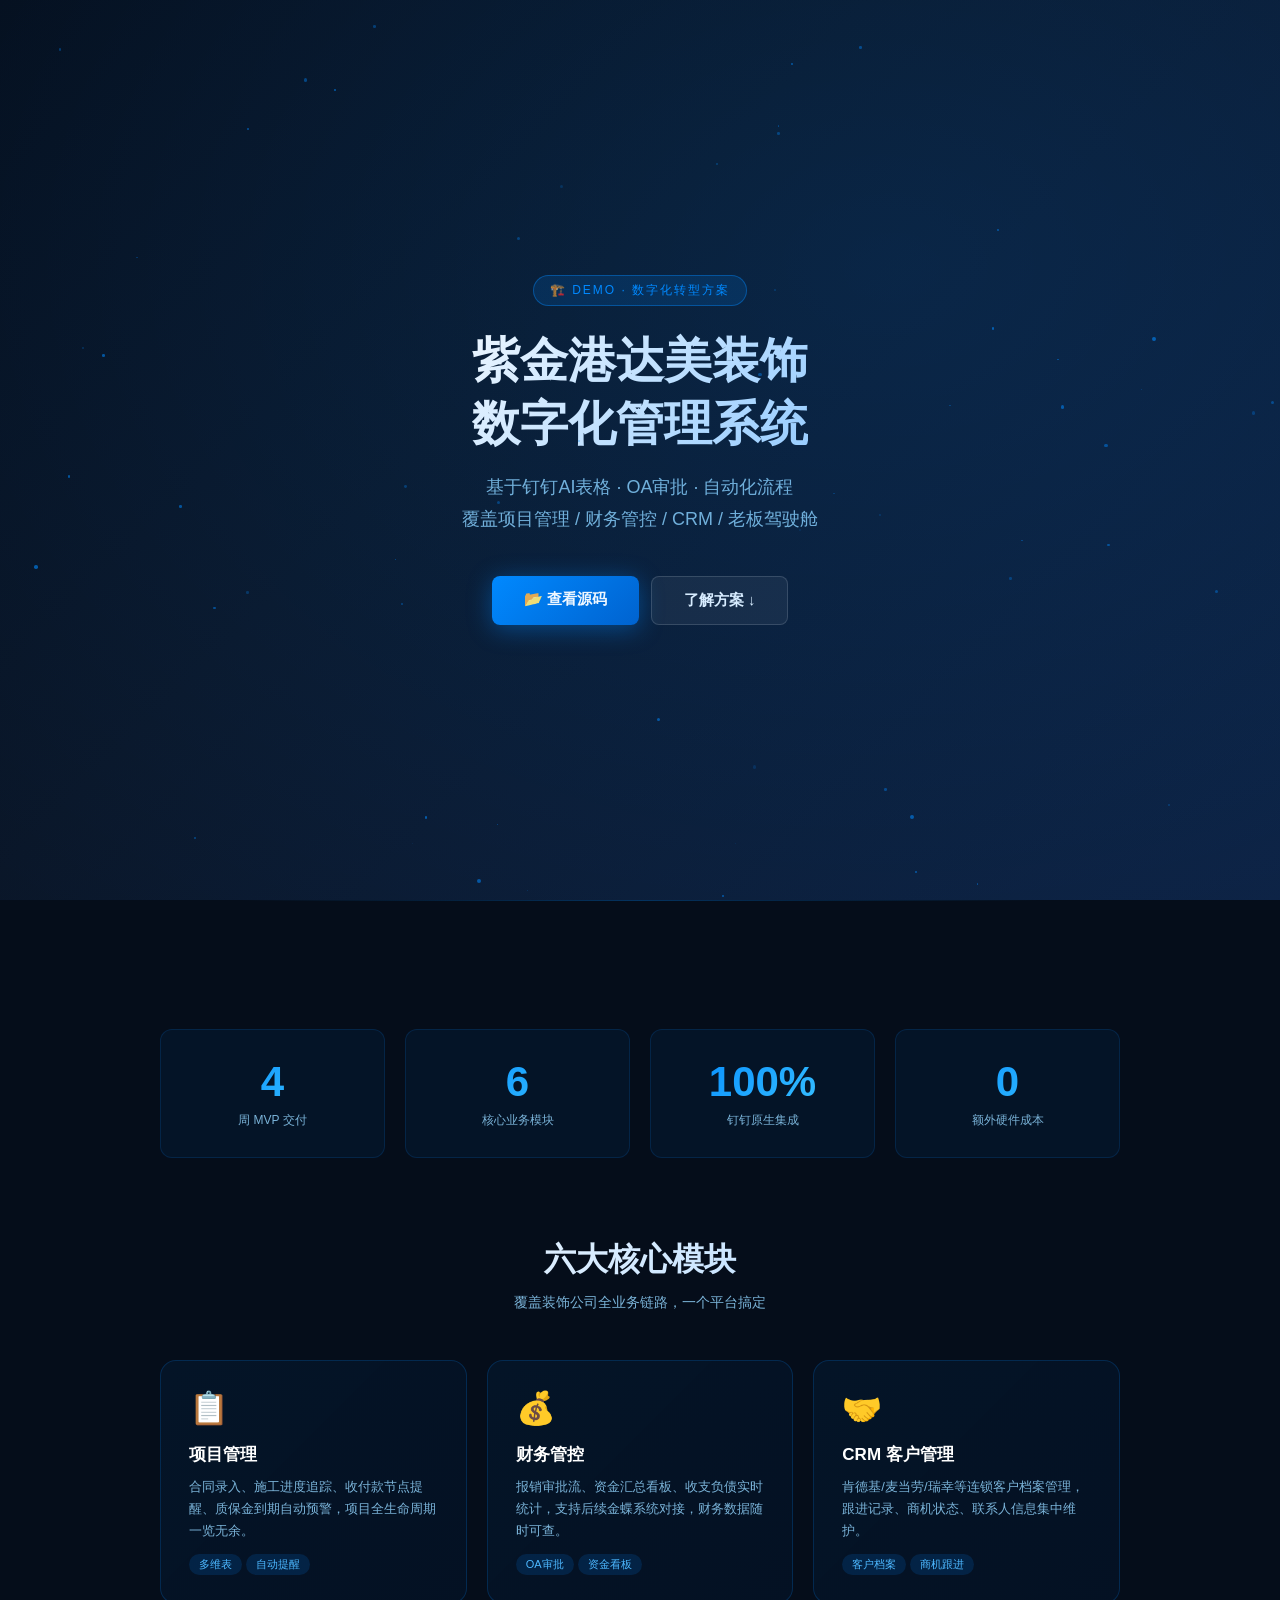
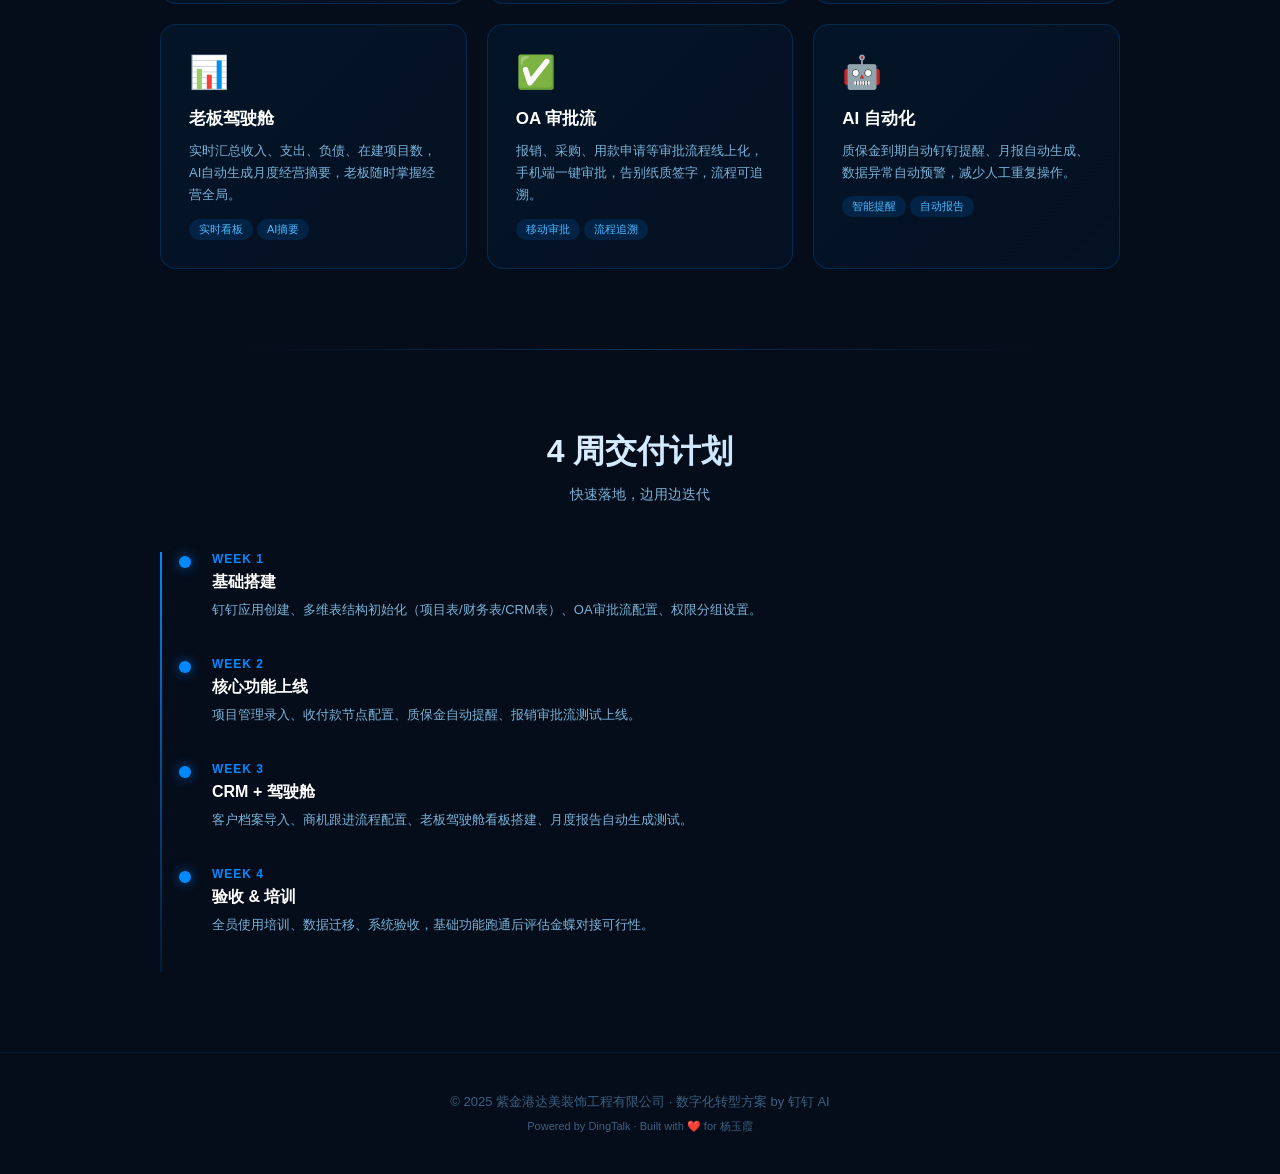
==== index.html @ 42b2d3bc "feat: 添加GitHub Pages演示展示页" ====
<!DOCTYPE html>
<html lang="zh-CN">
<head>
<meta charset="UTF-8">
<meta name="viewport" content="width=device-width, initial-scale=1.0">
<title>紫金港达美装饰 · 数字化管理系统 Demo</title>
<style>
  *{margin:0;padding:0;box-sizing:border-box}
  body{font-family:-apple-system,BlinkMacSystemFont,'PingFang SC','Helvetica Neue',sans-serif;background:#050d1a;color:#e8f4ff;overflow-x:hidden}
  .hero{min-height:100vh;background:linear-gradient(135deg,#050d1a 0%,#0a1628 40%,#0d2040 100%);display:flex;flex-direction:column;align-items:center;justify-content:center;padding:40px 20px;position:relative;overflow:hidden}
  .hero::before{content:'';position:absolute;top:-50%;left:-50%;width:200%;height:200%;background:radial-gradient(ellipse at 60% 40%,rgba(0,137,255,0.12) 0%,transparent 60%);pointer-events:none}
  .badge{display:inline-block;background:rgba(0,137,255,0.15);border:1px solid rgba(0,137,255,0.4);color:#0089ff;padding:6px 16px;border-radius:20px;font-size:12px;letter-spacing:2px;margin-bottom:24px}
  .hero h1{font-size:clamp(24px,6vw,48px);font-weight:700;text-align:center;line-height:1.3;margin-bottom:16px;background:linear-gradient(135deg,#ffffff 0%,#a8d4ff 100%);-webkit-background-clip:text;-webkit-text-fill-color:transparent}
  .hero p{font-size:clamp(14px,3vw,18px);color:#7ab3d8;text-align:center;max-width:600px;line-height:1.8;margin-bottom:40px}
  .cta-group{display:flex;gap:12px;flex-wrap:wrap;justify-content:center}
  .btn{padding:14px 32px;border-radius:8px;font-size:15px;font-weight:600;text-decoration:none;transition:all .3s}
  .btn-primary{background:linear-gradient(135deg,#0089ff,#0060cc);color:#fff;box-shadow:0 4px 24px rgba(0,137,255,0.4)}
  .btn-secondary{background:rgba(255,255,255,0.06);border:1px solid rgba(255,255,255,0.15);color:#e8f4ff}
  .dots{position:absolute;width:100%;height:100%;top:0;left:0;pointer-events:none;overflow:hidden}
  .dot{position:absolute;width:2px;height:2px;background:#0089ff;border-radius:50%;opacity:0.4}
  .section{padding:80px 20px;max-width:1000px;margin:0 auto}
  .section-title{font-size:clamp(20px,4vw,32px);font-weight:700;text-align:center;margin-bottom:12px;background:linear-gradient(135deg,#fff,#a8d4ff);-webkit-background-clip:text;-webkit-text-fill-color:transparent}
  .section-sub{text-align:center;color:#7ab3d8;font-size:14px;margin-bottom:48px}
  .cards{display:grid;grid-template-columns:repeat(auto-fit,minmax(260px,1fr));gap:20px}
  .card{background:linear-gradient(135deg,rgba(0,137,255,0.06),rgba(0,60,120,0.1));border:1px solid rgba(0,137,255,0.2);border-radius:16px;padding:28px;transition:all .3s}
  .card:hover{border-color:rgba(0,137,255,0.5);transform:translateY(-4px);box-shadow:0 12px 40px rgba(0,137,255,0.15)}
  .card-icon{font-size:32px;margin-bottom:16px}
  .card h3{font-size:17px;font-weight:600;margin-bottom:10px;color:#fff}
  .card p{font-size:13px;color:#7ab3d8;line-height:1.7}
  .tag{display:inline-block;background:rgba(0,137,255,0.15);color:#4db8ff;font-size:11px;padding:3px 10px;border-radius:12px;margin-top:12px;margin-right:4px}
  .timeline{position:relative;padding-left:24px}
  .timeline::before{content:'';position:absolute;left:0;top:0;bottom:0;width:2px;background:linear-gradient(to bottom,#0089ff,rgba(0,137,255,0.1))}
  .tl-item{position:relative;padding:0 0 36px 28px}
  .tl-item::before{content:'';position:absolute;left:-5px;top:4px;width:12px;height:12px;border-radius:50%;background:#0089ff;box-shadow:0 0 12px rgba(0,137,255,0.6)}
  .tl-week{font-size:12px;color:#0089ff;font-weight:600;letter-spacing:1px;margin-bottom:6px}
  .tl-title{font-size:16px;font-weight:600;color:#fff;margin-bottom:6px}
  .tl-desc{font-size:13px;color:#7ab3d8;line-height:1.7}
  .stats{display:grid;grid-template-columns:repeat(auto-fit,minmax(160px,1fr));gap:20px;margin-top:48px}
  .stat{text-align:center;padding:28px 20px;background:rgba(0,137,255,0.06);border:1px solid rgba(0,137,255,0.15);border-radius:12px}
  .stat-num{font-size:clamp(28px,5vw,42px);font-weight:700;background:linear-gradient(135deg,#0089ff,#40c8ff);-webkit-background-clip:text;-webkit-text-fill-color:transparent}
  .stat-label{font-size:12px;color:#7ab3d8;margin-top:6px}
  footer{text-align:center;padding:40px 20px;color:#3a6080;font-size:13px;border-top:1px solid rgba(0,137,255,0.1)}
  .divider{height:1px;background:linear-gradient(to right,transparent,rgba(0,137,255,0.3),transparent);margin:0 auto;max-width:800px}
</style>
</head>
<body>

<!-- Hero -->
<section class="hero">
  <div class="dots" id="dots"></div>
  <div class="badge">🏗️ DEMO · 数字化转型方案</div>
  <h1>紫金港达美装饰<br>数字化管理系统</h1>
  <p>基于钉钉AI表格 · OA审批 · 自动化流程<br>覆盖项目管理 / 财务管控 / CRM / 老板驾驶舱</p>
  <div class="cta-group">
    <a href="https://github.com/axiao-lucius/zjg-dingding-demo" class="btn btn-primary" target="_blank">📂 查看源码</a>
    <a href="#features" class="btn btn-secondary">了解方案 ↓</a>
  </div>
</section>

<div class="divider"></div>

<!-- Stats -->
<div class="section" style="padding-bottom:0">
  <div class="stats">
    <div class="stat"><div class="stat-num">4</div><div class="stat-label">周 MVP 交付</div></div>
    <div class="stat"><div class="stat-num">6</div><div class="stat-label">核心业务模块</div></div>
    <div class="stat"><div class="stat-num">100%</div><div class="stat-label">钉钉原生集成</div></div>
    <div class="stat"><div class="stat-num">0</div><div class="stat-label">额外硬件成本</div></div>
  </div>
</div>

<!-- Features -->
<section class="section" id="features">
  <div class="section-title">六大核心模块</div>
  <div class="section-sub">覆盖装饰公司全业务链路，一个平台搞定</div>
  <div class="cards">
    <div class="card">
      <div class="card-icon">📋</div>
      <h3>项目管理</h3>
      <p>合同录入、施工进度追踪、收付款节点提醒、质保金到期自动预警，项目全生命周期一览无余。</p>
      <span class="tag">多维表</span><span class="tag">自动提醒</span>
    </div>
    <div class="card">
      <div class="card-icon">💰</div>
      <h3>财务管控</h3>
      <p>报销审批流、资金汇总看板、收支负债实时统计，支持后续金蝶系统对接，财务数据随时可查。</p>
      <span class="tag">OA审批</span><span class="tag">资金看板</span>
    </div>
    <div class="card">
      <div class="card-icon">🤝</div>
      <h3>CRM 客户管理</h3>
      <p>肯德基/麦当劳/瑞幸等连锁客户档案管理，跟进记录、商机状态、联系人信息集中维护。</p>
      <span class="tag">客户档案</span><span class="tag">商机跟进</span>
    </div>
    <div class="card">
      <div class="card-icon">📊</div>
      <h3>老板驾驶舱</h3>
      <p>实时汇总收入、支出、负债、在建项目数，AI自动生成月度经营摘要，老板随时掌握经营全局。</p>
      <span class="tag">实时看板</span><span class="tag">AI摘要</span>
    </div>
    <div class="card">
      <div class="card-icon">✅</div>
      <h3>OA 审批流</h3>
      <p>报销、采购、用款申请等审批流程线上化，手机端一键审批，告别纸质签字，流程可追溯。</p>
      <span class="tag">移动审批</span><span class="tag">流程追溯</span>
    </div>
    <div class="card">
      <div class="card-icon">🤖</div>
      <h3>AI 自动化</h3>
      <p>质保金到期自动钉钉提醒、月报自动生成、数据异常自动预警，减少人工重复操作。</p>
      <span class="tag">智能提醒</span><span class="tag">自动报告</span>
    </div>
  </div>
</section>

<div class="divider"></div>

<!-- Timeline -->
<section class="section">
  <div class="section-title">4 周交付计划</div>
  <div class="section-sub">快速落地，边用边迭代</div>
  <div class="timeline">
    <div class="tl-item">
      <div class="tl-week">WEEK 1</div>
      <div class="tl-title">基础搭建</div>
      <div class="tl-desc">钉钉应用创建、多维表结构初始化（项目表/财务表/CRM表）、OA审批流配置、权限分组设置。</div>
    </div>
    <div class="tl-item">
      <div class="tl-week">WEEK 2</div>
      <div class="tl-title">核心功能上线</div>
      <div class="tl-desc">项目管理录入、收付款节点配置、质保金自动提醒、报销审批流测试上线。</div>
    </div>
    <div class="tl-item">
      <div class="tl-week">WEEK 3</div>
      <div class="tl-title">CRM + 驾驶舱</div>
      <div class="tl-desc">客户档案导入、商机跟进流程配置、老板驾驶舱看板搭建、月度报告自动生成测试。</div>
    </div>
    <div class="tl-item">
      <div class="tl-week">WEEK 4</div>
      <div class="tl-title">验收 & 培训</div>
      <div class="tl-desc">全员使用培训、数据迁移、系统验收，基础功能跑通后评估金蝶对接可行性。</div>
    </div>
  </div>
</section>

<footer>
  <p>© 2025 紫金港达美装饰工程有限公司 · 数字化转型方案 by 钉钉 AI</p>
  <p style="margin-top:8px;font-size:11px">Powered by DingTalk · Built with ❤️ for 杨玉霞</p>
</footer>

<script>
  // 生成背景粒子点
  const dots = document.getElementById('dots');
  for(let i=0;i<60;i++){
    const d = document.createElement('div');
    d.className='dot';
    d.style.left=Math.random()*100+'%';
    d.style.top=Math.random()*100+'%';
    d.style.opacity=Math.random()*0.5+0.1;
    d.style.width=d.style.height=(Math.random()*3+1)+'px';
    dots.appendChild(d);
  }
</script>
</body>
</html>
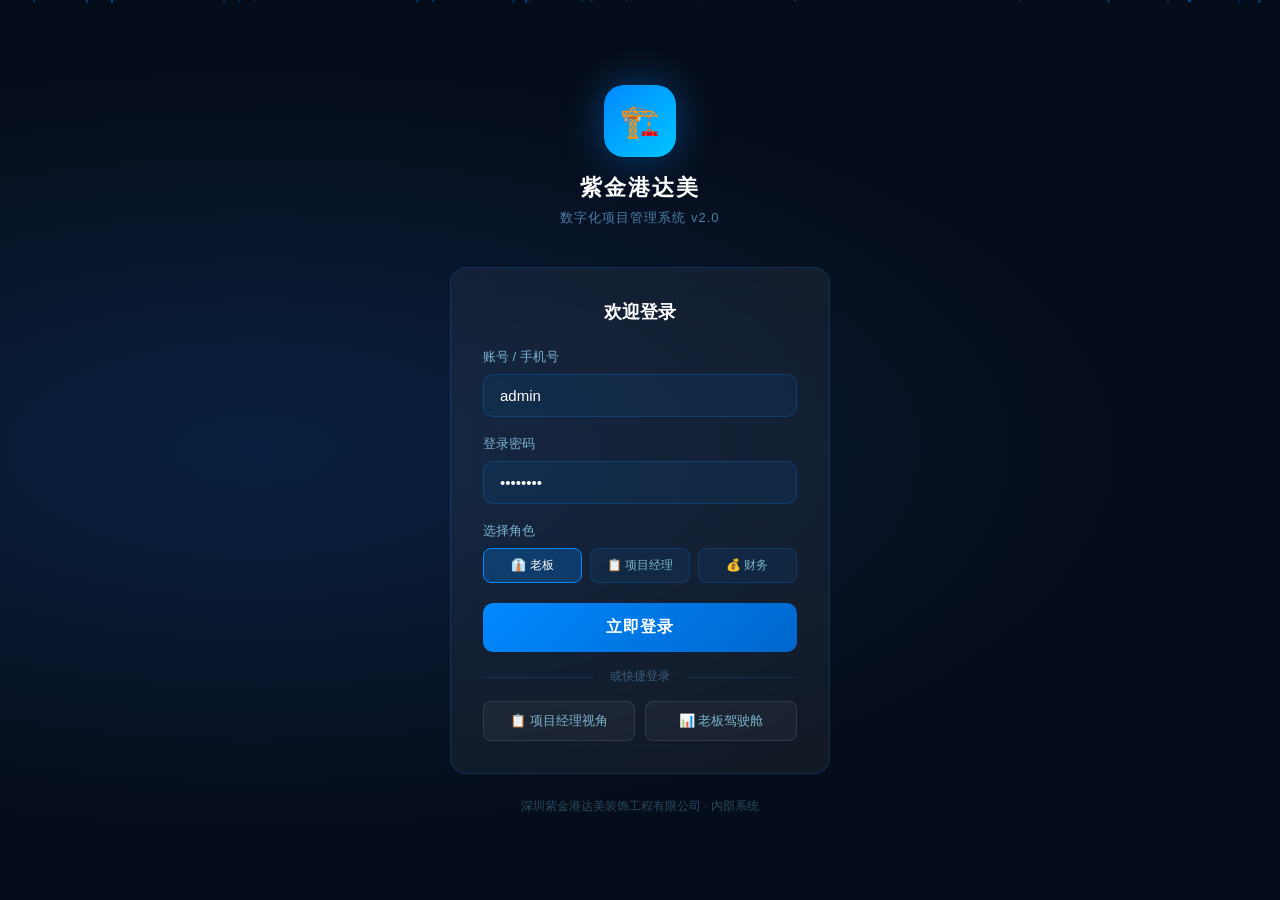
==== commit f4902248: "feat: 完整高保真产品演示Demo - 登录/工作台/项目管理/财务/OA审批/CRM/老板驾驶舱/AI助手" ====
--- a/index.html
+++ b/index.html
@@ -3,163 +3,84 @@
 <head>
 <meta charset="UTF-8">
 <meta name="viewport" content="width=device-width, initial-scale=1.0">
-<title>紫金港达美装饰 · 数字化管理系统 Demo</title>
+<title>紫金港达美 · 数字化管理系统</title>
 <style>
-  *{margin:0;padding:0;box-sizing:border-box}
-  body{font-family:-apple-system,BlinkMacSystemFont,'PingFang SC','Helvetica Neue',sans-serif;background:#050d1a;color:#e8f4ff;overflow-x:hidden}
-  .hero{min-height:100vh;background:linear-gradient(135deg,#050d1a 0%,#0a1628 40%,#0d2040 100%);display:flex;flex-direction:column;align-items:center;justify-content:center;padding:40px 20px;position:relative;overflow:hidden}
-  .hero::before{content:'';position:absolute;top:-50%;left:-50%;width:200%;height:200%;background:radial-gradient(ellipse at 60% 40%,rgba(0,137,255,0.12) 0%,transparent 60%);pointer-events:none}
-  .badge{display:inline-block;background:rgba(0,137,255,0.15);border:1px solid rgba(0,137,255,0.4);color:#0089ff;padding:6px 16px;border-radius:20px;font-size:12px;letter-spacing:2px;margin-bottom:24px}
-  .hero h1{font-size:clamp(24px,6vw,48px);font-weight:700;text-align:center;line-height:1.3;margin-bottom:16px;background:linear-gradient(135deg,#ffffff 0%,#a8d4ff 100%);-webkit-background-clip:text;-webkit-text-fill-color:transparent}
-  .hero p{font-size:clamp(14px,3vw,18px);color:#7ab3d8;text-align:center;max-width:600px;line-height:1.8;margin-bottom:40px}
-  .cta-group{display:flex;gap:12px;flex-wrap:wrap;justify-content:center}
-  .btn{padding:14px 32px;border-radius:8px;font-size:15px;font-weight:600;text-decoration:none;transition:all .3s}
-  .btn-primary{background:linear-gradient(135deg,#0089ff,#0060cc);color:#fff;box-shadow:0 4px 24px rgba(0,137,255,0.4)}
-  .btn-secondary{background:rgba(255,255,255,0.06);border:1px solid rgba(255,255,255,0.15);color:#e8f4ff}
-  .dots{position:absolute;width:100%;height:100%;top:0;left:0;pointer-events:none;overflow:hidden}
-  .dot{position:absolute;width:2px;height:2px;background:#0089ff;border-radius:50%;opacity:0.4}
-  .section{padding:80px 20px;max-width:1000px;margin:0 auto}
-  .section-title{font-size:clamp(20px,4vw,32px);font-weight:700;text-align:center;margin-bottom:12px;background:linear-gradient(135deg,#fff,#a8d4ff);-webkit-background-clip:text;-webkit-text-fill-color:transparent}
-  .section-sub{text-align:center;color:#7ab3d8;font-size:14px;margin-bottom:48px}
-  .cards{display:grid;grid-template-columns:repeat(auto-fit,minmax(260px,1fr));gap:20px}
-  .card{background:linear-gradient(135deg,rgba(0,137,255,0.06),rgba(0,60,120,0.1));border:1px solid rgba(0,137,255,0.2);border-radius:16px;padding:28px;transition:all .3s}
-  .card:hover{border-color:rgba(0,137,255,0.5);transform:translateY(-4px);box-shadow:0 12px 40px rgba(0,137,255,0.15)}
-  .card-icon{font-size:32px;margin-bottom:16px}
-  .card h3{font-size:17px;font-weight:600;margin-bottom:10px;color:#fff}
-  .card p{font-size:13px;color:#7ab3d8;line-height:1.7}
-  .tag{display:inline-block;background:rgba(0,137,255,0.15);color:#4db8ff;font-size:11px;padding:3px 10px;border-radius:12px;margin-top:12px;margin-right:4px}
-  .timeline{position:relative;padding-left:24px}
-  .timeline::before{content:'';position:absolute;left:0;top:0;bottom:0;width:2px;background:linear-gradient(to bottom,#0089ff,rgba(0,137,255,0.1))}
-  .tl-item{position:relative;padding:0 0 36px 28px}
-  .tl-item::before{content:'';position:absolute;left:-5px;top:4px;width:12px;height:12px;border-radius:50%;background:#0089ff;box-shadow:0 0 12px rgba(0,137,255,0.6)}
-  .tl-week{font-size:12px;color:#0089ff;font-weight:600;letter-spacing:1px;margin-bottom:6px}
-  .tl-title{font-size:16px;font-weight:600;color:#fff;margin-bottom:6px}
-  .tl-desc{font-size:13px;color:#7ab3d8;line-height:1.7}
-  .stats{display:grid;grid-template-columns:repeat(auto-fit,minmax(160px,1fr));gap:20px;margin-top:48px}
-  .stat{text-align:center;padding:28px 20px;background:rgba(0,137,255,0.06);border:1px solid rgba(0,137,255,0.15);border-radius:12px}
-  .stat-num{font-size:clamp(28px,5vw,42px);font-weight:700;background:linear-gradient(135deg,#0089ff,#40c8ff);-webkit-background-clip:text;-webkit-text-fill-color:transparent}
-  .stat-label{font-size:12px;color:#7ab3d8;margin-top:6px}
-  footer{text-align:center;padding:40px 20px;color:#3a6080;font-size:13px;border-top:1px solid rgba(0,137,255,0.1)}
-  .divider{height:1px;background:linear-gradient(to right,transparent,rgba(0,137,255,0.3),transparent);margin:0 auto;max-width:800px}
+*{margin:0;padding:0;box-sizing:border-box}
+body{font-family:'PingFang SC','Microsoft YaHei',sans-serif;background:#060d1a;min-height:100vh;display:flex;align-items:center;justify-content:center;overflow:hidden}
+.bg{position:fixed;inset:0;background:radial-gradient(ellipse at 20% 50%,#0a2040 0%,#060d1a 60%),radial-gradient(ellipse at 80% 20%,#001a35 0%,transparent 50%);z-index:0}
+.particles{position:fixed;inset:0;z-index:1;pointer-events:none}
+.particle{position:absolute;width:2px;height:2px;background:#0089ff;border-radius:50%;opacity:.4;animation:float linear infinite}
+@keyframes float{0%{transform:translateY(100vh) translateX(0);opacity:0}10%{opacity:.4}90%{opacity:.4}100%{transform:translateY(-100px) translateX(40px);opacity:0}}
+.container{position:relative;z-index:10;width:100%;max-width:420px;padding:20px}
+.logo-area{text-align:center;margin-bottom:40px}
+.logo-icon{width:72px;height:72px;background:linear-gradient(135deg,#0089ff,#00c6ff);border-radius:20px;margin:0 auto 16px;display:flex;align-items:center;justify-content:center;font-size:32px;box-shadow:0 0 40px rgba(0,137,255,.4)}
+.logo-title{font-size:22px;font-weight:700;color:#fff;letter-spacing:2px}
+.logo-sub{font-size:13px;color:#4a7fa5;margin-top:6px;letter-spacing:1px}
+.card{background:rgba(255,255,255,.05);border:1px solid rgba(0,137,255,.2);border-radius:16px;padding:32px;backdrop-filter:blur(20px)}
+.card-title{font-size:18px;color:#fff;font-weight:600;margin-bottom:24px;text-align:center}
+.form-group{margin-bottom:18px}
+.form-label{font-size:13px;color:#7ab3cc;margin-bottom:8px;display:block}
+.form-input{width:100%;background:rgba(0,137,255,.08);border:1px solid rgba(0,137,255,.25);border-radius:10px;padding:12px 16px;color:#fff;font-size:15px;outline:none;transition:.3s}
+.form-input:focus{border-color:#0089ff;background:rgba(0,137,255,.15);box-shadow:0 0 0 3px rgba(0,137,255,.1)}
+.form-input::placeholder{color:#3a6080}
+.roles{display:grid;grid-template-columns:1fr 1fr 1fr;gap:8px;margin-bottom:20px}
+.role-btn{background:rgba(0,137,255,.08);border:1px solid rgba(0,137,255,.2);border-radius:8px;padding:8px;text-align:center;cursor:pointer;transition:.3s;color:#7ab3cc;font-size:12px}
+.role-btn.active,.role-btn:hover{background:rgba(0,137,255,.25);border-color:#0089ff;color:#fff}
+.login-btn{width:100%;background:linear-gradient(135deg,#0089ff,#0066cc);border:none;border-radius:10px;padding:14px;color:#fff;font-size:16px;font-weight:600;cursor:pointer;transition:.3s;letter-spacing:1px}
+.login-btn:hover{transform:translateY(-2px);box-shadow:0 8px 25px rgba(0,137,255,.4)}
+.divider{text-align:center;color:#3a6080;font-size:12px;margin:16px 0;position:relative}
+.divider::before,.divider::after{content:'';position:absolute;top:50%;width:35%;height:1px;background:rgba(0,137,255,.2)}
+.divider::before{left:0}.divider::after{right:0}
+.quick-login{display:grid;grid-template-columns:1fr 1fr;gap:10px}
+.quick-btn{background:rgba(255,255,255,.04);border:1px solid rgba(255,255,255,.1);border-radius:8px;padding:10px;text-align:center;cursor:pointer;color:#7ab3cc;font-size:13px;transition:.3s}
+.quick-btn:hover{border-color:rgba(0,137,255,.4);color:#fff}
+.footer{text-align:center;margin-top:24px;color:#2a4a60;font-size:12px}
+.glow-line{height:1px;background:linear-gradient(90deg,transparent,#0089ff,transparent);margin:20px 0;opacity:.5}
 </style>
 </head>
 <body>
-
-<!-- Hero -->
-<section class="hero">
-  <div class="dots" id="dots"></div>
-  <div class="badge">🏗️ DEMO · 数字化转型方案</div>
-  <h1>紫金港达美装饰<br>数字化管理系统</h1>
-  <p>基于钉钉AI表格 · OA审批 · 自动化流程<br>覆盖项目管理 / 财务管控 / CRM / 老板驾驶舱</p>
-  <div class="cta-group">
-    <a href="https://github.com/axiao-lucius/zjg-dingding-demo" class="btn btn-primary" target="_blank">📂 查看源码</a>
-    <a href="#features" class="btn btn-secondary">了解方案 ↓</a>
+<div class="bg"></div>
+<div class="particles" id="particles"></div>
+<div class="container">
+  <div class="logo-area">
+    <div class="logo-icon">🏗️</div>
+    <div class="logo-title">紫金港达美</div>
+    <div class="logo-sub">数字化项目管理系统 v2.0</div>
   </div>
-</section>
-
-<div class="divider"></div>
-
-<!-- Stats -->
-<div class="section" style="padding-bottom:0">
-  <div class="stats">
-    <div class="stat"><div class="stat-num">4</div><div class="stat-label">周 MVP 交付</div></div>
-    <div class="stat"><div class="stat-num">6</div><div class="stat-label">核心业务模块</div></div>
-    <div class="stat"><div class="stat-num">100%</div><div class="stat-label">钉钉原生集成</div></div>
-    <div class="stat"><div class="stat-num">0</div><div class="stat-label">额外硬件成本</div></div>
-  </div>
-</div>
-
-<!-- Features -->
-<section class="section" id="features">
-  <div class="section-title">六大核心模块</div>
-  <div class="section-sub">覆盖装饰公司全业务链路，一个平台搞定</div>
-  <div class="cards">
-    <div class="card">
-      <div class="card-icon">📋</div>
-      <h3>项目管理</h3>
-      <p>合同录入、施工进度追踪、收付款节点提醒、质保金到期自动预警，项目全生命周期一览无余。</p>
-      <span class="tag">多维表</span><span class="tag">自动提醒</span>
+  <div class="card">
+    <div class="card-title">欢迎登录</div>
+    <div class="form-group">
+      <label class="form-label">账号 / 手机号</label>
+      <input class="form-input" type="text" placeholder="请输入账号" id="username" value="admin">
     </div>
-    <div class="card">
-      <div class="card-icon">💰</div>
-      <h3>财务管控</h3>
-      <p>报销审批流、资金汇总看板、收支负债实时统计，支持后续金蝶系统对接，财务数据随时可查。</p>
-      <span class="tag">OA审批</span><span class="tag">资金看板</span>
+    <div class="form-group">
+      <label class="form-label">登录密码</label>
+      <input class="form-input" type="password" placeholder="请输入密码" id="password" value="••••••••">
     </div>
-    <div class="card">
-      <div class="card-icon">🤝</div>
-      <h3>CRM 客户管理</h3>
-      <p>肯德基/麦当劳/瑞幸等连锁客户档案管理，跟进记录、商机状态、联系人信息集中维护。</p>
-      <span class="tag">客户档案</span><span class="tag">商机跟进</span>
+    <div class="form-group">
+      <label class="form-label">选择角色</label>
+      <div class="roles">
+        <div class="role-btn active" onclick="selectRole(this,'boss')">👔 老板</div>
+        <div class="role-btn" onclick="selectRole(this,'pm')">📋 项目经理</div>
+        <div class="role-btn" onclick="selectRole(this,'finance')">💰 财务</div>
+      </div>
     </div>
-    <div class="card">
-      <div class="card-icon">📊</div>
-      <h3>老板驾驶舱</h3>
-      <p>实时汇总收入、支出、负债、在建项目数，AI自动生成月度经营摘要，老板随时掌握经营全局。</p>
-      <span class="tag">实时看板</span><span class="tag">AI摘要</span>
-    </div>
-    <div class="card">
-      <div class="card-icon">✅</div>
-      <h3>OA 审批流</h3>
-      <p>报销、采购、用款申请等审批流程线上化，手机端一键审批，告别纸质签字，流程可追溯。</p>
-      <span class="tag">移动审批</span><span class="tag">流程追溯</span>
-    </div>
-    <div class="card">
-      <div class="card-icon">🤖</div>
-      <h3>AI 自动化</h3>
-      <p>质保金到期自动钉钉提醒、月报自动生成、数据异常自动预警，减少人工重复操作。</p>
-      <span class="tag">智能提醒</span><span class="tag">自动报告</span>
+    <button class="login-btn" onclick="doLogin()">立即登录</button>
+    <div class="divider">或快捷登录</div>
+    <div class="quick-login">
+      <div class="quick-btn" onclick="quickLogin('pm')">📋 项目经理视角</div>
+      <div class="quick-btn" onclick="quickLogin('boss')">📊 老板驾驶舱</div>
     </div>
   </div>
-</section>
-
-<div class="divider"></div>
-
-<!-- Timeline -->
-<section class="section">
-  <div class="section-title">4 周交付计划</div>
-  <div class="section-sub">快速落地，边用边迭代</div>
-  <div class="timeline">
-    <div class="tl-item">
-      <div class="tl-week">WEEK 1</div>
-      <div class="tl-title">基础搭建</div>
-      <div class="tl-desc">钉钉应用创建、多维表结构初始化（项目表/财务表/CRM表）、OA审批流配置、权限分组设置。</div>
-    </div>
-    <div class="tl-item">
-      <div class="tl-week">WEEK 2</div>
-      <div class="tl-title">核心功能上线</div>
-      <div class="tl-desc">项目管理录入、收付款节点配置、质保金自动提醒、报销审批流测试上线。</div>
-    </div>
-    <div class="tl-item">
-      <div class="tl-week">WEEK 3</div>
-      <div class="tl-title">CRM + 驾驶舱</div>
-      <div class="tl-desc">客户档案导入、商机跟进流程配置、老板驾驶舱看板搭建、月度报告自动生成测试。</div>
-    </div>
-    <div class="tl-item">
-      <div class="tl-week">WEEK 4</div>
-      <div class="tl-title">验收 & 培训</div>
-      <div class="tl-desc">全员使用培训、数据迁移、系统验收，基础功能跑通后评估金蝶对接可行性。</div>
-    </div>
-  </div>
-</section>
-
-<footer>
-  <p>© 2025 紫金港达美装饰工程有限公司 · 数字化转型方案 by 钉钉 AI</p>
-  <p style="margin-top:8px;font-size:11px">Powered by DingTalk · Built with ❤️ for 杨玉霞</p>
-</footer>
-
+  <div class="footer">深圳紫金港达美装饰工程有限公司 · 内部系统</div>
+</div>
 <script>
-  // 生成背景粒子点
-  const dots = document.getElementById('dots');
-  for(let i=0;i<60;i++){
-    const d = document.createElement('div');
-    d.className='dot';
-    d.style.left=Math.random()*100+'%';
-    d.style.top=Math.random()*100+'%';
-    d.style.opacity=Math.random()*0.5+0.1;
-    d.style.width=d.style.height=(Math.random()*3+1)+'px';
-    dots.appendChild(d);
-  }
+let particles=document.getElementById('particles');
+for(let i=0;i<25;i++){let p=document.createElement('div');p.className='particle';p.style.cssText=`left:${Math.random()*100}%;animation-duration:${8+Math.random()*12}s;animation-delay:${Math.random()*10}s;width:${1+Math.random()*2}px;height:${1+Math.random()*2}px;opacity:${.2+Math.random()*.4}`;particles.appendChild(p)}
+let selectedRole='boss';
+function selectRole(el,role){document.querySelectorAll('.role-btn').forEach(b=>b.classList.remove('active'));el.classList.add('active');selectedRole=role}
+function doLogin(){window.location.href=selectedRole==='boss'?'boss.html':'dashboard.html'}
+function quickLogin(role){selectedRole=role;doLogin()}
 </script>
 </body>
 </html>
